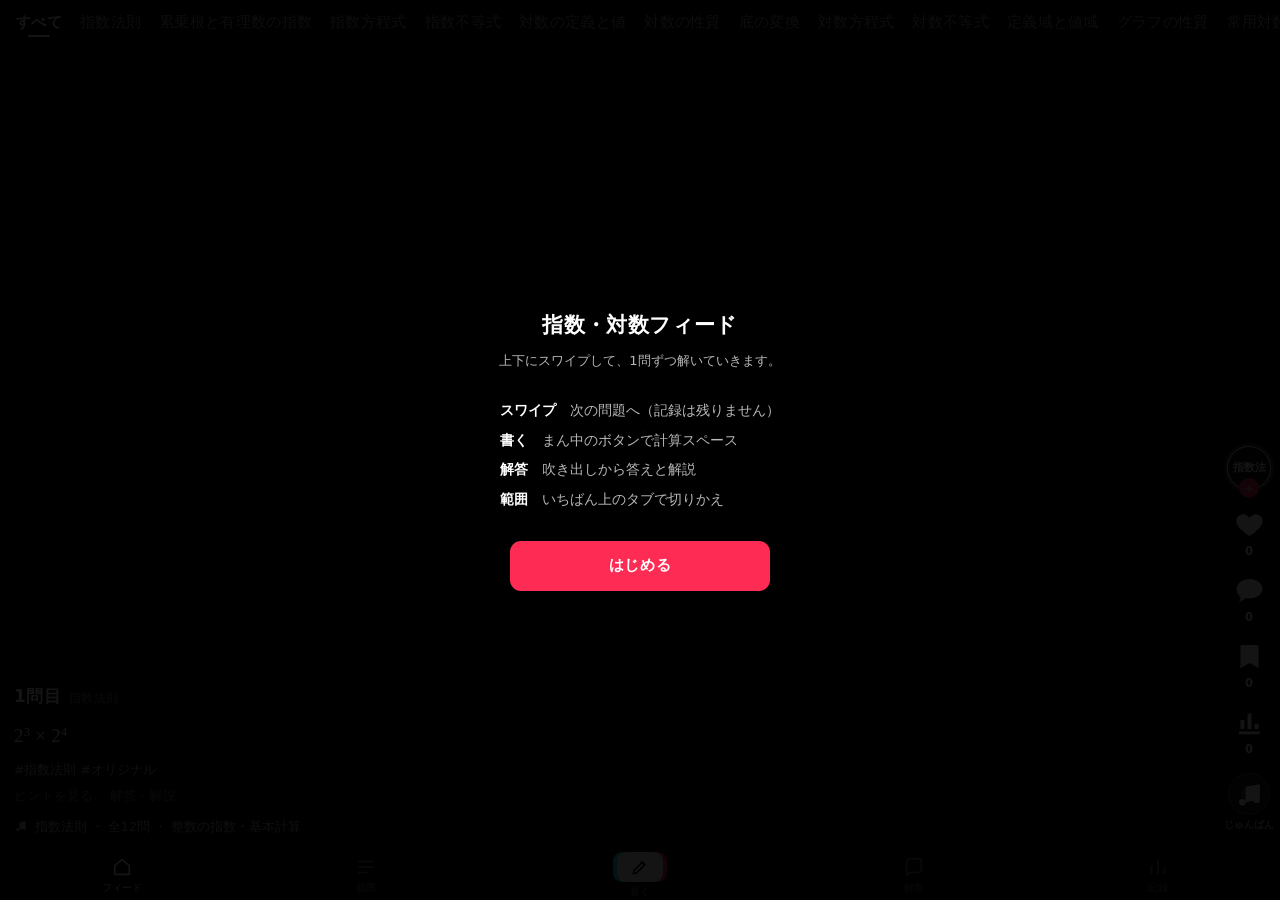
==== feed/index.html @ 2ba5d57f "フィード版アプリを /feed/ に追加した 上下スワイプで1問ずつ解いていく、独立したアプリを作った。 今あるアプリのファイルには一切触っていない。  ・上のタブ＝範囲えらび（累乗根・指数の拡張…）" ====
<!doctype html>
<html lang="ja">
<head>
<meta charset="utf-8">
<title>指数・対数フィード</title>
<meta name="viewport" content="width=device-width, initial-scale=1, viewport-fit=cover, maximum-scale=1, user-scalable=no">
<meta name="theme-color" content="#000000">
<meta name="description" content="指数・対数の問題を、縦にスクロールしながら1問ずつ解いていくアプリ。">
<link rel="manifest" href="./manifest.webmanifest">
<meta name="apple-mobile-web-app-capable" content="yes">
<meta name="apple-mobile-web-app-status-bar-style" content="black-translucent">
<meta name="apple-mobile-web-app-title" content="指数対数フィード">
<link rel="apple-touch-icon" href="./icon-apple.png">
<link rel="icon" href="./icon-192.png">
<style>
:root{
  --bg:#000;
  --t1:#fff;
  --t2:rgba(255,255,255,.72);
  --t3:rgba(255,255,255,.45);
  --line:rgba(255,255,255,.14);
  --sheet:#1b1b1d;
  --sheet2:#242427;
  --ok:#25F4EE;          /* 正解＝シアン */
  --ng:#FE2C55;          /* 不正解＝レッド */
  --safeT:env(safe-area-inset-top,0px);
  --safeB:env(safe-area-inset-bottom,0px);
  --navH:50px;
  --topH:44px;
}
*{box-sizing:border-box; -webkit-tap-highlight-color:transparent}
html,body{height:100%; margin:0; overflow:hidden; background:var(--bg)}
body{
  color:var(--t1);
  font-family:"Hiragino Sans","Hiragino Kaku Gothic ProN","Yu Gothic","Noto Sans JP",Meiryo,system-ui,-apple-system,sans-serif;
  font-feature-settings:"palt" 1;
  -webkit-font-smoothing:antialiased;
  line-height:1.55; font-size:15px;
  overscroll-behavior:none;
}
button{font-family:inherit; color:inherit; background:none; border:0; padding:0; cursor:pointer; touch-action:manipulation}
.hide{display:none !important}

/* ---------- 数式表示（本編アプリと同じ組み方） ---------- */
.mq{font-family:"Times New Roman",'Hiragino Mincho ProN',serif; letter-spacing:.01em}
sup,sub{font-size:.68em; line-height:0}
sup{vertical-align:.5em} sub{vertical-align:-.28em}
.rt{white-space:nowrap}
.rt .ri{font-size:.6em; vertical-align:.62em; margin-right:-.28em}
.rt .rb{border-top:1px solid currentColor; padding:0 .14em 0 .06em; margin-left:.02em}
.fr{display:inline-flex; flex-direction:column; align-items:center; vertical-align:middle;
    margin:0 .14em; line-height:1.12; position:relative; top:-.08em}
.fr .fn{font-size:.82em; padding:0 .2em}
.fr .fd{font-size:.82em; padding:0 .2em; border-top:1px solid currentColor; margin-top:.08em}
.bx{display:inline-block; min-width:.72em; padding:0 .06em; border:1px dashed var(--ng);
    border-radius:3px; color:var(--ng); line-height:1.15; text-align:center}

/* =======================================================================
   フィード本体
   ======================================================================= */
#feed{
  position:fixed; inset:0;
  overflow-y:scroll; overflow-x:hidden;
  scroll-snap-type:y mandatory;
  overscroll-behavior-y:contain;
  -webkit-overflow-scrolling:touch;
}
#feed::-webkit-scrollbar{display:none}
.card{
  position:relative;
  height:100vh; height:100dvh;
  scroll-snap-align:start; scroll-snap-stop:always;
  display:flex; flex-direction:column; justify-content:flex-end;
  padding:0 0 calc(var(--navH) + var(--safeB) + 14px);
  overflow:hidden;
}
/* 画面の上と下は、文字が読めるように少しだけ暗く落とす */
.card::before{
  content:''; position:absolute; left:0; right:0; top:0; height:190px; pointer-events:none;
  background:linear-gradient(180deg,rgba(0,0,0,.75),rgba(0,0,0,0));
}
.card::after{
  content:''; position:absolute; left:0; right:0; bottom:0; height:60%; pointer-events:none;
  background:linear-gradient(0deg,rgba(0,0,0,.72) 12%,rgba(0,0,0,0));
}

/* ---------- 左下（TikTok の アカウント名＋動画タイトル の場所） ---------- */
.meta{position:relative; z-index:2; padding:0 78px 0 14px; max-width:100%}
/* 何問目か */
.who{font-size:17px; font-weight:700; letter-spacing:.02em; display:flex; align-items:baseline; gap:8px}
.who .sub{font-size:12px; font-weight:400; color:var(--t3)}
/* 問題文 */
.cap{
  margin-top:9px; font-size:19px; line-height:1.85; color:var(--t1);
  display:-webkit-box; -webkit-line-clamp:4; -webkit-box-orient:vertical; overflow:hidden;
}
.cap.open{display:block; -webkit-line-clamp:none; max-height:52vh; overflow-y:auto}
.given{margin-top:7px; font-size:12.5px; color:var(--t2); line-height:1.8}
.given b{font-weight:400; font-family:"Times New Roman",serif; font-size:14px}
.tags{margin-top:7px; font-size:12.5px; color:var(--t2)}
.lnks{margin-top:8px; display:flex; gap:16px; align-items:center}
.lnk{font-size:12.5px; color:var(--t3); letter-spacing:.02em}
.lnk:active{color:var(--t1)}
.hintbox{margin-top:8px; font-size:13px; color:var(--t2); line-height:1.8;
         border-left:2px solid var(--line); padding-left:10px}
/* いちばん下の「♫ …」の行 */
.music{margin-top:12px; display:flex; align-items:center; gap:7px; font-size:12.5px; color:var(--t2); overflow:hidden}
.music svg{width:14px; height:14px; flex:none; fill:currentColor}
.music span{white-space:nowrap; overflow:hidden; text-overflow:ellipsis}

/* 動画が映っている場所。ここをタップすると計算スペースが開く。 */
.void{
  position:absolute; inset:0; z-index:1; width:100%;
  display:flex; flex-direction:column; align-items:center; justify-content:center; gap:9px;
  color:rgba(255,255,255,.15); font-size:12.5px; letter-spacing:.08em;
}
.void svg{width:26px; height:26px; fill:none; stroke:currentColor; stroke-width:1.5;
          stroke-linecap:round; stroke-linejoin:round}
.void:active{color:rgba(255,255,255,.35)}

/* 答えたあとに出る印 */
.stamp{
  position:absolute; left:14px; top:calc(var(--safeT) + var(--topH) + 12px); z-index:3;
  display:inline-flex; align-items:center; gap:6px; font-size:12px; font-weight:600; letter-spacing:.08em;
  padding:5px 12px 5px 9px; border-radius:999px;
}
.stamp svg{width:14px; height:14px; stroke-width:2.4; fill:none; stroke-linecap:round; stroke-linejoin:round}
.stamp.ok{background:var(--ok); color:#000} .stamp.ok svg{stroke:#000}
.stamp.ng{background:var(--ng); color:#fff} .stamp.ng svg{stroke:#fff}
.stamp.sk{background:rgba(255,255,255,.16); color:var(--t1)} .stamp.sk svg{stroke:var(--t1)}

/* ---------- 右のアイコン列 ---------- */
.rail{
  position:absolute; right:6px; z-index:2;
  bottom:calc(var(--navH) + var(--safeB) + 18px);
  display:flex; flex-direction:column; align-items:center; gap:17px;
}
.rail .ri{display:flex; flex-direction:column; align-items:center; gap:4px}
.rail .ri svg{width:31px; height:31px; fill:#fff; filter:drop-shadow(0 1px 3px rgba(0,0,0,.5))}
.rail .ri .n{font-size:11.5px; font-weight:600; color:#fff; text-shadow:0 1px 3px rgba(0,0,0,.5)}
.rail .ri.on svg{fill:var(--ng)}
.rail .ri.on.cy svg{fill:var(--ok)}
.rail .ri:active{transform:scale(.9)}
/* 範囲バッジ（TikTok のアイコン写真の場所） */
.ava{position:relative; width:44px; height:44px; margin-bottom:2px}
.ava .ph{
  position:absolute; inset:0; border-radius:50%; border:1.5px solid #fff; background:#111;
  display:flex; align-items:center; justify-content:center; font-size:11px; font-weight:700; line-height:1.15;
  text-align:center; padding:2px; overflow:hidden;
}
.ava .ring{position:absolute; inset:-3px; border-radius:50%}
.ava .pl{
  position:absolute; left:50%; bottom:-8px; transform:translateX(-50%);
  width:20px; height:20px; border-radius:50%; background:var(--ng); color:#fff;
  display:flex; align-items:center; justify-content:center; font-size:14px; line-height:1; font-weight:400;
}
/* 回るレコード（TikTok の楽曲ディスクの場所）＝ 出題順の切り替え */
.disc{
  width:42px; height:42px; border-radius:50%;
  background:radial-gradient(circle at 50% 50%, #4a4a4f 0 26%, #1c1c1f 27% 100%);
  border:1px solid rgba(255,255,255,.22);
  display:flex; align-items:center; justify-content:center;
  animation:spin 6s linear infinite;
}
.disc svg{width:17px; height:17px; fill:#fff}
.ri.ord.stop .disc{animation-play-state:paused}
.ri.ord .n{font-size:9.5px; color:var(--t2); max-width:60px; text-align:center}
@keyframes spin{to{transform:rotate(360deg)}}

/* =======================================================================
   上のタブ（範囲えらび）
   ======================================================================= */
#top{
  position:fixed; left:0; right:0; top:0; z-index:6;
  padding-top:var(--safeT);
  background:linear-gradient(180deg,rgba(0,0,0,.55),rgba(0,0,0,0));
}
#tabs{
  height:var(--topH); display:flex; align-items:center; gap:18px;
  padding:0 16px; overflow-x:auto; overflow-y:hidden; scrollbar-width:none;
}
#tabs::-webkit-scrollbar{display:none}
.tab{
  flex:none; font-size:15px; color:rgba(255,255,255,.62); letter-spacing:.02em;
  padding:6px 0 5px; position:relative; white-space:nowrap;
}
.tab.on{color:#fff; font-weight:700}
.tab.on::after{
  content:''; position:absolute; left:50%; transform:translateX(-50%); bottom:0;
  width:22px; height:2.5px; border-radius:2px; background:#fff;
}
.tab .dot{
  display:inline-block; width:5px; height:5px; border-radius:50%; background:var(--ng);
  vertical-align:super; margin-left:3px;
}

/* =======================================================================
   下のバー
   ======================================================================= */
#nav{
  position:fixed; left:0; right:0; bottom:0; z-index:6;
  height:calc(var(--navH) + var(--safeB)); padding-bottom:var(--safeB);
  background:#000; border-top:1px solid rgba(255,255,255,.08);
  display:flex; align-items:center;
}
.nb{flex:1; display:flex; flex-direction:column; align-items:center; justify-content:center; gap:3px; height:100%}
.nb span{font-size:10px; color:var(--t3); letter-spacing:.02em}
.nb svg{width:22px; height:22px; fill:none; stroke:var(--t3); stroke-width:1.9; stroke-linecap:round; stroke-linejoin:round}
.nb.on span{color:#fff}
.nb.on svg{stroke:#fff}
.nb:active{opacity:.6}
/* まん中の「書く」ボタン */
.nb.pen{flex:1.25}
.penbtn{
  position:relative; width:46px; height:30px;
  display:flex; align-items:center; justify-content:center;
}
.penbtn::before,.penbtn::after{content:''; position:absolute; top:0; width:46px; height:30px; border-radius:9px}
.penbtn::before{left:-4px; background:var(--ok)}
.penbtn::after{left:4px; background:var(--ng)}
.penbtn i{
  position:absolute; inset:0; z-index:2; background:#fff; border-radius:9px;
  display:flex; align-items:center; justify-content:center;
}
.penbtn svg{width:20px; height:20px; stroke:#000; stroke-width:2; fill:none}
.nb.pen span{color:var(--t3)}

/* =======================================================================
   シート（解答・範囲・記録）
   ======================================================================= */
#back{position:fixed; inset:0; background:rgba(0,0,0,.5); opacity:0; pointer-events:none; transition:opacity .2s; z-index:8}
#back.on{opacity:1; pointer-events:auto}
.sheet{
  position:fixed; left:0; right:0; bottom:0; z-index:9;
  background:var(--sheet); border-radius:14px 14px 0 0;
  transform:translateY(101%); transition:transform .26s cubic-bezier(.22,.61,.36,1);
  display:flex; flex-direction:column; max-height:88dvh;
  padding-bottom:var(--safeB);
}
.sheet.on{transform:translateY(0)}
.grip{padding:7px 0 3px; display:flex; justify-content:center; flex:none}
.grip i{width:36px; height:4px; border-radius:2px; background:rgba(255,255,255,.28)}
.sh{
  flex:none; text-align:center; font-size:13.5px; font-weight:600; color:var(--t1);
  padding:6px 44px 10px; position:relative; border-bottom:1px solid var(--line);
}
.sh .x{position:absolute; right:12px; top:2px; font-size:21px; line-height:1; color:var(--t2); padding:5px 8px}
.sbody{flex:1 1 auto; overflow-y:auto; min-height:0; -webkit-overflow-scrolling:touch}

/* ---------- 解答・解説 ---------- */

.ansq{padding:12px 16px 10px; font-size:14px; color:var(--t2); line-height:2; flex:none;
      border-bottom:1px solid var(--line)}
.ansq .g{display:block; margin-top:4px; font-size:12px; color:var(--t3)}
#ansInput{display:flex; flex-direction:column; min-height:0; flex:1}
.field{
  margin:12px 12px 4px; background:var(--sheet2); border:1px solid transparent; border-radius:11px;
  min-height:54px; padding:14px; font-size:20px; line-height:1.4; word-break:break-all; flex:none;
  font-family:"Times New Roman",serif;
}
.field.err{border-color:var(--ng)}
.field.jp{font-family:inherit; font-size:16px}
.field .ph{color:var(--t3); font-size:14px; font-family:inherit}
.field .fr{margin:0 .18em}
.caret{display:inline-block; width:1.5px; height:1.05em; background:#fff; vertical-align:-.18em; margin:0 .5px;
       animation:bl 1.05s steps(1) infinite}
@keyframes bl{50%{opacity:0}}
.hintline{font-size:11px; color:var(--t3); padding:2px 16px 8px; flex:none; letter-spacing:.02em;
          display:flex; align-items:baseline; gap:10px}
.hintline #hintLine{flex:1; min-width:0}
.hintline .lnk{flex:none; font-size:11px; padding:2px 0}
.hintline #hintLine.warn,.hintline #hintLine.todo{color:var(--ng); font-weight:600}
.kb{padding:2px 6px 8px; flex:none; display:grid; grid-template-columns:repeat(6,1fr); gap:5px}
.k{
  height:44px; border:1px solid rgba(255,255,255,.13); background:var(--sheet2); border-radius:9px;
  font-size:17px; display:flex; align-items:center; justify-content:center; color:#fff;
  font-family:"Times New Roman",serif; transition:background .08s, transform .05s; user-select:none;
}
.k:active{background:#3a3a3e; transform:scale(.95)}
.k.fn{background:#141416; font-size:14px; font-family:inherit; color:var(--t2)}
.k.fn svg{width:17px; height:17px; stroke:var(--t2); stroke-width:1.7; fill:none; stroke-linecap:round; stroke-linejoin:round}
.k.go{grid-column:span 2; background:var(--ng); border-color:var(--ng); color:#fff; font-size:14.5px;
      font-weight:600; font-family:inherit; letter-spacing:.08em}
.k .sm{font-size:12px}
.k.sm{font-size:12px}
.how{margin:2px 12px 10px; padding:12px 14px; background:#141416; border-radius:12px;
     flex:none; text-align:left; display:grid; grid-template-columns:repeat(2,1fr); gap:9px 14px;
     overflow-y:auto; min-height:0}
.how > span{display:flex; align-items:baseline; gap:9px; font-size:12px; min-width:0}
.how b{font-family:"Times New Roman",serif; font-size:15px; font-weight:400; flex:none; min-width:48px}
.how > span > span{color:var(--t3); font-size:11px; font-family:ui-monospace,SFMono-Regular,Menlo,monospace;
          overflow:hidden; text-overflow:ellipsis}
.how .hb{grid-column:1/-1; justify-content:center; color:var(--t3); font-size:10.5px;
         letter-spacing:.08em; padding-top:3px; border-top:1px solid var(--line); margin-top:1px}
.chbox{padding:8px 12px 12px; display:flex; flex-direction:column; gap:7px; overflow-y:auto; min-height:0}
.ch{
  min-height:50px; padding:12px 16px; text-align:left; border:1px solid rgba(255,255,255,.13);
  background:var(--sheet2); border-radius:11px; font-size:15px; color:#fff;
  display:flex; align-items:center; gap:11px;
}
.ch::before{content:''; width:17px; height:17px; border-radius:50%; border:1.5px solid var(--t3); flex:none}
.ch.on{border-color:#fff}
.ch.on::before{border-color:#fff; border-width:5px}

/* 判定 */
.res{flex:1 1 auto; min-height:0; padding:14px 16px 20px; overflow-y:auto}
.rq{font-size:14px; color:var(--t2); line-height:2; padding-bottom:11px; margin-bottom:12px; border-bottom:1px solid var(--line)}
.rq .rg{font-size:11.5px; color:var(--t3); margin-left:4px}
.rmark{display:inline-flex; align-items:center; gap:8px; font-size:17px; font-weight:600; letter-spacing:.1em;
       padding:8px 17px 8px 13px; border-radius:999px}
.rmark svg{width:21px; height:21px; stroke-width:2; fill:none; stroke-linecap:round; stroke-linejoin:round}
.rmark.ok{background:var(--ok); color:#000} .rmark.ok svg{stroke:#000}
.rmark.ng{background:var(--ng); color:#fff} .rmark.ng svg{stroke:#fff}
.rmark.sk{background:rgba(255,255,255,.14); color:#fff} .rmark.sk svg{stroke:#fff; fill:#fff}
.ryour{font-size:12px; color:var(--t3); margin-top:9px}
.ryour b{color:var(--ng); font-weight:400; font-family:"Times New Roman",serif; font-size:14px}
.rans{margin-top:12px; background:var(--sheet2); border:1px solid transparent; border-radius:11px; padding:12px 14px}
.rans.ngb{border-color:var(--ng)}
.rans .lb{font-size:10px; color:var(--t3); letter-spacing:.16em; margin-bottom:4px}
.rans .va{font-size:20px; font-family:"Times New Roman",serif}
.rsub{font-size:11.5px; color:var(--t3); margin-top:5px}
.rexp{margin-top:11px; font-size:13px; color:var(--t2); line-height:1.95; padding:0 2px}
.proof{font-size:14px; line-height:1.95; color:var(--t1); white-space:pre-line}
.selfask{font-size:11.5px; color:var(--t3); margin-top:12px; text-align:center; letter-spacing:.04em}
.rbtns{display:flex; gap:8px; margin-top:16px}
.pbtn{
  flex:1; min-height:46px; border-radius:11px; background:var(--ng); color:#fff;
  font-size:14.5px; font-weight:600; letter-spacing:.04em;
  display:flex; align-items:center; justify-content:center;
}
.pbtn.ghost{background:var(--sheet2); color:#fff}
.pbtn:active{opacity:.8}

/* ---------- 範囲シート ---------- */
.gname{font-size:10.5px; color:var(--t3); letter-spacing:.14em; padding:16px 16px 6px}
.sitem{
  width:100%; text-align:left; padding:13px 16px; display:flex; align-items:center; gap:12px;
  border-bottom:1px solid rgba(255,255,255,.07); font-size:14.5px;
}
.sitem:active{background:rgba(255,255,255,.06)}
.sitem .nm{flex:1; min-width:0}
.sitem .nm i{display:block; font-style:normal; font-size:11px; color:var(--t3); margin-top:2px}
.sitem .num{font-size:11.5px; color:var(--t3); flex:none}
.sitem.on .nm{font-weight:700}
.sitem.on::after{content:'●'; font-size:9px; color:var(--ng)}
.bar{height:3px; border-radius:2px; background:rgba(255,255,255,.14); margin-top:6px; overflow:hidden}
.bar i{display:block; height:100%; background:var(--ok); border-radius:2px}

/* ---------- 記録シート ---------- */
.stwrap{padding:14px 16px 22px}
.hero{display:flex; gap:10px; margin-bottom:16px}
.hcard{flex:1; background:var(--sheet2); border-radius:12px; padding:12px 12px 11px}
.hcard b{display:block; font-size:23px; font-weight:700; line-height:1.2}
.hcard i{display:block; font-style:normal; font-size:10.5px; color:var(--t3); margin-top:3px; letter-spacing:.06em}
.stsec{font-size:10.5px; color:var(--t3); letter-spacing:.14em; margin:18px 0 8px}
.strow{display:flex; align-items:center; gap:10px; padding:9px 0; border-bottom:1px solid rgba(255,255,255,.07); font-size:13.5px}
.strow .nm{flex:1; min-width:0; overflow:hidden; text-overflow:ellipsis; white-space:nowrap}
.strow .v{font-size:11.5px; color:var(--t3); flex:none}
.danger{margin-top:22px; width:100%; min-height:44px; border-radius:11px; border:1px solid var(--ng);
        color:var(--ng); font-size:13px; display:flex; align-items:center; justify-content:center}
.note{font-size:11px; color:var(--t3); line-height:1.8; margin-top:10px}

/* =======================================================================
   書くモード
   ======================================================================= */
#write{position:fixed; inset:0; z-index:7; background:#0e0e10; display:flex; flex-direction:column}
#wq{
  flex:none; padding:calc(var(--safeT) + 10px) 14px 10px; font-size:14.5px; line-height:1.9; color:var(--t1);
  border-bottom:1px solid var(--line); max-height:34dvh; overflow-y:auto;
}
#wq .g{display:block; margin-top:4px; font-size:12px; color:var(--t3)}
.padwrap{flex:1; position:relative; min-height:0; background:#17171a}
#pad{position:absolute; inset:0; width:100%; height:100%; touch-action:none; display:block}
#padHint{
  position:absolute; inset:0; display:flex; align-items:center; justify-content:center;
  color:rgba(255,255,255,.22); font-size:13px; pointer-events:none; transition:opacity .2s; letter-spacing:.06em;
}
#tools{
  flex:none; display:flex; align-items:center; gap:4px; padding:8px 8px calc(8px + var(--safeB));
  background:#000; border-top:1px solid rgba(255,255,255,.08);
}
.tb{
  height:38px; min-width:36px; padding:0 7px; border-radius:9px; background:#1e1e21; color:var(--t2);
  display:flex; align-items:center; justify-content:center; font-size:12px; gap:5px;
  flex:none; white-space:nowrap;
}
.tb svg{width:18px; height:18px; fill:none; stroke:currentColor; stroke-width:1.8; stroke-linecap:round; stroke-linejoin:round}
.tb.on{background:#fff; color:#000}
.tb:disabled{opacity:.32}
.tb.done{margin-left:auto; background:var(--ng); color:#fff; font-weight:600; padding:0 12px}
.seg{display:flex; gap:3px; background:#1e1e21; border-radius:9px; padding:3px; flex:none}
.seg button{width:24px; height:32px; border-radius:7px; display:flex; align-items:center; justify-content:center; color:var(--t3)}
.seg button.on{background:#fff; color:#000}
.seg button i{display:block; background:currentColor; border-radius:99px; width:16px}

/* 画面が低いときは、解答パネルが入り切るように詰める */
@media (max-height:600px){
  .k{height:36px; font-size:15px}
  .field{min-height:44px; padding:10px 12px; font-size:17px}
  .ansq{padding:8px 16px 7px; line-height:1.8}
  .ch{min-height:42px; padding:9px 14px}
}

/* はじめの案内 */
#intro{position:fixed; inset:0; z-index:20; background:rgba(0,0,0,.92); display:flex; flex-direction:column;
       align-items:center; justify-content:center; padding:30px 26px calc(30px + var(--safeB)); text-align:center}
#intro h1{font-size:21px; margin:0 0 6px; letter-spacing:.02em}
#intro p{font-size:13px; color:var(--t2); line-height:2; margin:0 0 22px}
#intro ul{list-style:none; padding:0; margin:0 0 26px; font-size:13.5px; color:var(--t2); line-height:2.2; text-align:left}
#intro ul b{color:#fff; font-weight:600}
#intro .pbtn{flex:none; height:50px; max-width:260px; width:100%}
</style>
</head>
<body>

<div id="feed"></div>

<!-- 上：範囲えらび -->
<header id="top"><div id="tabs"></div></header>

<!-- 下：メニュー -->
<nav id="nav">
  <button class="nb on" data-a="home">
    <svg viewBox="0 0 24 24"><path d="M4 10.5L12 4l8 6.5V20H4z"/></svg><span>フィード</span>
  </button>
  <button class="nb" data-a="scope">
    <svg viewBox="0 0 24 24"><path d="M4 6h16M4 12h16M4 18h10"/></svg><span>範囲</span>
  </button>
  <button class="nb pen" data-a="write">
    <span class="penbtn"><i><svg viewBox="0 0 24 24"><path d="M4 20l4-1 10-10-3-3L5 16z"/><path d="M14 6l3 3"/></svg></i></span>
    <span>書く</span>
  </button>
  <button class="nb" data-a="answer">
    <svg viewBox="0 0 24 24"><path d="M20 15a3 3 0 01-3 3H8l-4 3V6a3 3 0 013-3h10a3 3 0 013 3z"/></svg><span>解答</span>
  </button>
  <button class="nb" data-a="stats">
    <svg viewBox="0 0 24 24"><path d="M5 19V11M12 19V5M19 19v-5"/></svg><span>記録</span>
  </button>
</nav>

<!-- 書くモード -->
<div id="write" class="hide">
  <div id="wq" class="mq"></div>
  <div class="padwrap">
    <canvas id="pad"></canvas>
    <div id="padHint">ここに計算を書けます</div>
  </div>
  <div id="tools">
    <button class="tb on" id="tPen" aria-label="ペン"><svg viewBox="0 0 24 24"><path d="M4 20l4-1 10-10-3-3L5 16z"/><path d="M14 6l3 3"/></svg></button>
    <div class="seg" id="penSeg">
      <button data-w="1.6"><i style="height:2px"></i></button>
      <button data-w="2.2" class="on"><i style="height:3px"></i></button>
      <button data-w="3.4"><i style="height:5px"></i></button>
    </div>
    <button class="tb" id="tEra" aria-label="消しゴム"><svg viewBox="0 0 24 24"><path d="M8 20h11"/><path d="M15.5 4.5l4 4L9 19H5v-4z"/></svg></button>
    <button class="tb" id="tUndo" aria-label="戻す"><svg viewBox="0 0 24 24"><path d="M9 5L4 10l5 5"/><path d="M4 10h9a6 6 0 010 12h-3"/></svg></button>
    <button class="tb" id="tRedo" aria-label="やり直す"><svg viewBox="0 0 24 24"><path d="M15 5l5 5-5 5"/><path d="M20 10h-9a6 6 0 000 12h3"/></svg></button>
    <button class="tb" id="tClr" aria-label="全部消す"><svg viewBox="0 0 24 24"><path d="M4 7h16"/><path d="M9 7V4h6v3"/><path d="M6 7l1 13h10l1-13"/></svg></button>
    <button class="tb done" id="tDone">とじる</button>
  </div>
</div>

<div id="back"></div>

<!-- 解答・解説 -->
<div class="sheet" id="ansSheet">
  <div class="grip"><i></i></div>
  <div class="sh">解答・解説<button class="x" data-close="1">×</button></div>
  <div class="ansq mq" id="ansQ"></div>
  <div id="ansInput">
    <div class="field" id="field"></div>
    <div class="hintline"><span id="hintLine"></span><button class="lnk" id="howBtn">書き方 ▾</button><button class="lnk" id="clrIn">消す</button><button class="lnk" id="revealBtn">答えを見る</button></div>
    <div class="how hide" id="how">
      <span><b>x<sup>2</sup></b><span>x^2</span></span>
      <span><b>a<sup>5/3</sup></b><span>a^(5/3)</span></span>
      <span><b>&radic;<span style="border-top:1px solid">2</span></b><span>√2</span></span>
      <span><b><span class="rt"><span class="ri">3</span>&radic;<span class="rb">5</span></span></b><span>ⁿ√ で 3 と 5</span></span>
      <span><b>log<sub>2</sub>8</b><span>log で 2 と 8</span></span>
      <span><b><span class="fr"><span class="fn">1</span><span class="fd">4</span></span></b><span>4 → 分の → 1</span></span>
      <span><b>x&le;3</b><span>≦ キー</span></span>
      <span><b>x&lt;-1, 2&lt;x</b><span>, で区切る</span></span>
      <span class="hb">タップで閉じる</span>
    </div>
    <div class="chbox hide" id="choices"></div>
    <div class="kb" id="kb"></div>
  </div>
  <div class="res hide" id="ansRes"></div>
</div>

<!-- 範囲 -->
<div class="sheet" id="scopeSheet">
  <div class="grip"><i></i></div>
  <div class="sh">範囲をえらぶ<button class="x" data-close="1">×</button></div>
  <div class="sbody" id="scopeBody"></div>
</div>

<!-- 記録 -->
<div class="sheet" id="statSheet">
  <div class="grip"><i></i></div>
  <div class="sh">学習の記録<button class="x" data-close="1">×</button></div>
  <div class="sbody" id="statBody"></div>
</div>

<!-- はじめの案内 -->
<div id="intro" class="hide">
  <h1>指数・対数フィード</h1>
  <p>上下にスワイプして、1問ずつ解いていきます。</p>
  <ul>
    <li><b>スワイプ</b>　次の問題へ（記録は残りません）</li>
    <li><b>書く</b>　まん中のボタンで計算スペース</li>
    <li><b>解答</b>　吹き出しから答えと解説</li>
    <li><b>範囲</b>　いちばん上のタブで切りかえ</li>
  </ul>
  <button class="pbtn" id="introGo">はじめる</button>
</div>

<script src="./data.js"></script>
<script>
"use strict";

/* =======================================================================
   問題の下ごしらえ
   ======================================================================= */
function qhash(s){
  let h = 5381;
  for(let i=0;i<s.length;i++) h = ((h*33) ^ s.charCodeAt(i)) >>> 0;
  return h.toString(36);
}
const ALL = [];
TOPICS.forEach(t=>{
  t.qs.forEach(q=>{
    q.id = t.id+'-'+qhash(q.q);
    q.topic = t.id;
    q.tname = t.name;
    ALL.push(q);
  });
});
const BYID = {}; ALL.forEach(q=>BYID[q.id]=q);
const BYTOPIC = {}; TOPICS.forEach(t=>BYTOPIC[t.id]=t);
/* タブに出す短い名前（「教科書｜累乗根」→「累乗根」） */
function shortName(t){ return t.name.replace(/^教科書｜/,''); }

/* =======================================================================
   数式マークアップ → HTML
   ======================================================================= */
const FR_RT  = '<span class="rt">(?:<span class="ri">[^<]*<\\/span>)?&radic;<span class="rb">[^<]*<\\/span><\\/span>';
const FR_TOK = '(?:\\([^()]*\\)|' + FR_RT + '|[0-9a-z.□\\u0001]+)'
             + '(?:<sup>[^<]*<\\/sup>|<sub>[^<]*<\\/sub>)?';
const FR_RE  = new RegExp('('+FR_TOK+')\\/('+FR_TOK+')', 'g');
function esc(s){
  return String(s).replace(/&/g,'&amp;').replace(/</g,'&lt;').replace(/>/g,'&gt;');
}
function fmt(s){
  return esc(String(s))
    .replace(/\^\(([^()]*)\)/g,'^{$1}')
    .replace(/√\[(.+?)\]\{(.+?)\}/g,'<span class="rt"><span class="ri">$1</span>&radic;<span class="rb">$2</span></span>')
    .replace(/√\{(.+?)\}/g,'<span class="rt">&radic;<span class="rb">$1</span></span>')
    .replace(/\^\{(.+?)\}/g,'<sup>$1</sup>')
    .replace(/_\{(.+?)\}/g,'<sub>$1</sub>')
    .replace(/\^(-?[0-9a-zA-Z])/g,'<sup>$1</sup>')
    .replace(/_(-?[0-9a-zA-Z])/g,'<sub>$1</sub>')
    .replace(FR_RE, (m,a,b)=>'<span class="fr"><span class="fn">'+a+'</span><span class="fd">'+b+'</span></span>');
}

/* =======================================================================
   解答の正規化と判定（本編アプリと同じ規則）
   ======================================================================= */
const FLIP = {'<':'>','>':'<','≦':'≧','≧':'≦'};
function flipIneq(s){
  if(!/[<>≦≧]/.test(s)) return s;
  return s.split(/([<>≦≧])/).reverse().map(p=>FLIP[p]||p).join('');
}
const FBAR = '⁄';
const CARET = '\u0001';
const TOKCH = '[0-9a-z.^\u0001]';
function tokenL(s, i){
  if(s[i-1]===')'){
    let d=0;
    for(let j=i-1;j>=0;j--){
      if(s[j]===')') d++;
      else if(s[j]==='('){ d--; if(d===0) return j; }
    }
    return i-1;
  }
  let j=i-1;
  while(j>=0 && new RegExp(TOKCH).test(s[j])) j--;
  return j+1;
}
function tokenR(s, i){
  if(s[i+1]==='('){
    let d=0;
    for(let j=i+1;j<s.length;j++){
      if(s[j]==='(') d++;
      else if(s[j]===')'){ d--; if(d===0) return j+1; }
    }
    return i+2;
  }
  let j=i+1;
  while(j<s.length && new RegExp(TOKCH).test(s[j])) j++;
  return j;
}
function unfrac(t){
  for(let guard=0; guard<40; guard++){
    const i = t.indexOf(FBAR);
    if(i<0) break;
    const a = tokenL(t, i), bEnd = tokenR(t, i);
    const den = t.slice(a, i), num = t.slice(i+1, bEnd);
    if(den==='' || num===''){ t = t.slice(0,i) + '/' + t.slice(i+1); continue; }
    t = t.slice(0,a) + num + '/' + den + t.slice(bEnd);
  }
  return t;
}
function nz(s){
  let t = String(s==null?'':s);
  t = t.replace(/[Ａ-Ｚａ-ｚ０-９]/g,c=>String.fromCharCode(c.charCodeAt(0)-0xFEE0));
  t = t.replace(/（/g,'(').replace(/）/g,')');
  t = t.replace(/[，、]/g,',').replace(/．/g,'.');
  t = t.replace(/[①②③④⑤]/g, c=>String('①②③④⑤'.indexOf(c)+1));
  t = t.replace(/[−–—‐ー]/g,'-');
  t = t.replace(/[\s　]/g,'');
  t = t.toLowerCase();
  t = t.replace(/sqrt/g,'√').replace(/cbrt/g,'∛');
  t = t.replace(/log_/g,'log');
  t = t.replace(/∛\(([^()]*)\)/g,'√[3]{$1}').replace(/∛([0-9a-z.]+)/g,'√[3]{$1}');
  t = t.replace(/√\[([^\]]+)\]([0-9a-z.]+)/g,'√[$1]{$2}');
  t = t.replace(/√(?!\[|\{)([0-9a-z.]+)/g,'√{$1}');
  t = t.replace(/√\[2\]\{/g,'√{');
  t = t.replace(/＜/g,'<').replace(/＞/g,'>').replace(/＝/g,'=').replace(/／/g,'/');
  if(t.indexOf(FBAR)>=0) t = unfrac(t);
  t = t.replace(/>=|≥/g,'≧').replace(/<=|≤/g,'≦');
  t = t.replace(/[*・×⋅･]/g,'');
  t = t.replace(/÷/g,'/');
  t = t.replace(/桁$/,'').replace(/位$/,'').replace(/^小数第/,'');
  if(/^[xyn]=/.test(t) && !/[<>≦≧]/.test(t)) t = t.slice(2);
  if(t.indexOf(',')>=0){
    t = t.split(',').filter(v=>v!=='').map(v=>{
      const f = flipIneq(v);
      return f<v ? f : v;
    }).sort().join(',');
  }
  return t;
}
function noParen(s){ return s.replace(/[()]/g,''); }
function numOf(s){
  const m = /^(-?\d+(?:\.\d+)?)(?:\/(-?\d+(?:\.\d+)?))?$/.exec(s);
  if(!m) return null;
  const d = m[2]!==undefined ? parseFloat(m[2]) : 1;
  if(d===0) return null;
  return parseFloat(m[1])/d;
}
function judge(input, list){
  const a = nz(input);
  if(a==='') return false;
  const av = [a, flipIneq(a)];
  for(let i=0;i<list.length;i++){
    const b = nz(list[i]);
    for(let j=0;j<av.length;j++){
      if(av[j]===b) return true;
      if(noParen(av[j])===noParen(b)) return true;
    }
    const na=numOf(a), nb=numOf(b);
    if(na!==null && nb!==null && Math.abs(na-nb)<1e-9) return true;
  }
  return false;
}

/* =======================================================================
   記録（localStorage）

   本編アプリ（/tiri/）とは別のキーを使う。同じ置き場所を共有していても
   名前が重ならないので、どちらの記録も相手から見えないし消えない。
   ======================================================================= */
const K = {
  st   : 'feed_stats_v1',    // {qid:{c:正解数, w:間違い数, p:要復習}}
  fav  : 'feed_fav_v1',      // {qid:1}
  scope: 'feed_scope_v1',    // いま選んでいる範囲
  shuf : 'feed_shuffle_v1',  // 出題順
  seen : 'feed_seen_v1'      // 案内を出したか
};
function readJSON(k, dflt){
  try{
    const r = localStorage.getItem(k);
    if(!r) return dflt;
    const v = JSON.parse(r);
    return (v && typeof v==='object') ? v : dflt;
  }catch(e){ return dflt; }
}
function writeJSON(k, v){ try{ localStorage.setItem(k, JSON.stringify(v)); }catch(e){} }

let ST  = readJSON(K.st, {});
let FAV = readJSON(K.fav, {});
/* 差し替えられた問題の記録が残り続けないよう、いまない問題は捨てる */
(function(){
  let drop = false;
  for(const k in ST){ if(!BYID[k] || !ST[k] || typeof ST[k]!=='object'){ delete ST[k]; drop = true; } }
  for(const k in FAV){ if(!BYID[k]){ delete FAV[k]; drop = true; } }
  if(drop){ writeJSON(K.st, ST); writeJSON(K.fav, FAV); }
})();
function saveST(){ writeJSON(K.st, ST); }
function rec(id){ if(!ST[id]) ST[id] = {c:0,w:0,p:0}; return ST[id]; }
function tries(id){ const r=ST[id]; return r ? (r.c||0)+(r.w||0) : 0; }
function isFav(id){ return !!FAV[id]; }
function isPending(id){ return ST[id] ? ST[id].p===1 : false; }
function totalFav(){ return Object.keys(FAV).length; }
function totalPending(){ let n=0; for(const k in ST) if(ST[k].p===1) n++; return n; }
function totalDone(){ let n=0; for(const k in ST) if(ST[k].c>0) n++; return n; }

/* =======================================================================
   状態
   ======================================================================= */
const $ = id => document.getElementById(id);
let SCOPE = '__all__';
try{ const v = localStorage.getItem(K.scope); if(v==='__all__'||v==='__fav__'||v==='__todo__'||BYTOPIC[v]) SCOPE = v; }catch(e){}
let SHUF = false;
try{ SHUF = localStorage.getItem(K.shuf)==='1'; }catch(e){}

let queue = [];      // 出題ぶんの問題（下に伸びていく）
let CUR   = 0;       // いま見ているカード
const answered = {}; // このセッションで答えたカード（カード番号ごと）

function poolOf(){
  if(SCOPE==='__all__') return ALL.slice();
  if(SCOPE==='__fav__') return ALL.filter(q=>isFav(q.id));
  if(SCOPE==='__todo__') return ALL.filter(q=>isPending(q.id));
  return ALL.filter(q=>q.topic===SCOPE);
}
function shuffled(a){
  const b = a.slice();
  for(let i=b.length-1;i>0;i--){ const j=Math.floor(Math.random()*(i+1)); const t=b[i]; b[i]=b[j]; b[j]=t; }
  return b;
}
let pool = [];
function extend(){
  if(!pool.length) return;
  const pass = SHUF ? shuffled(pool) : pool.slice();
  /* 同じ問題が続けて出ないように、つなぎ目だけずらす */
  if(SHUF && queue.length && pass.length>1 && pass[0].id===queue[queue.length-1].id){
    const t = pass.shift(); pass.splice(1,0,t);
  }
  queue = queue.concat(pass);
}

/* =======================================================================
   カードを作る
   ======================================================================= */
const feed = $('feed');
let rendered = 0;

function svgHeart(){ return '<svg viewBox="0 0 24 24"><path d="M12 21s-7.5-4.7-9.6-9C.8 8.4 2.6 4.7 6.2 4.2 8.5 3.9 10.8 5 12 7c1.2-2 3.5-3.1 5.8-2.8 3.6.5 5.4 4.2 3.8 7.8-2.1 4.3-9.6 9-9.6 9z"/></svg>'; }
function svgComment(){ return '<svg viewBox="0 0 24 24"><path d="M12 3c5.5 0 10 3.4 10 7.6 0 4.2-4.5 7.6-10 7.6-.9 0-1.8-.1-2.6-.3L4 21l1.2-3.6C3.2 16 2 13.4 2 10.6 2 6.4 6.5 3 12 3z"/></svg>'; }
function svgMark(){ return '<svg viewBox="0 0 24 24"><path d="M6 3h12a1 1 0 011 1v17l-7-4-7 4V4a1 1 0 011-1z"/></svg>'; }
function svgChart(){ return '<svg viewBox="0 0 24 24"><path d="M4 19h16v2H4zM5 10h3v7H5zM10.5 5h3v12h-3zM16 13h3v4h-3z"/></svg>'; }
function ringHTML(rate){
  const deg = Math.round(rate*360);
  return '<span class="ring" style="background:conic-gradient(var(--ok) 0 '+deg+'deg, rgba(255,255,255,.18) '+deg+'deg 360deg)"></span>';
}

function cardHTML(q, n){
  const t = BYTOPIC[q.topic];
  const list = ALL.filter(x=>x.topic===q.topic);
  let done = 0; list.forEach(x=>{ if(ST[x.id] && ST[x.id].c>0) done++; });
  const rate = list.length ? done/list.length : 0;
  const badge = shortName(t).slice(0,3);

  return ''+
  '<button class="void" data-a="write">'+
    '<svg viewBox="0 0 24 24"><path d="M4 20l4-1 10-10-3-3L5 16z"/><path d="M14 6l3 3"/></svg>'+
    'タップして計算スペース'+
  '</button>'+
  '<div class="stamp hide"></div>'+
  '<div class="rail">'+
    '<button class="ri av" data-a="scope">'+
      '<span class="ava">'+ringHTML(rate)+'<span class="ph">'+esc(badge)+'</span><span class="pl">＋</span></span>'+
    '</button>'+
    '<button class="ri'+(isFav(q.id)?' on':'')+'" data-a="fav">'+svgHeart()+'<span class="n">'+totalFav()+'</span></button>'+
    '<button class="ri" data-a="answer">'+svgComment()+'<span class="n">'+tries(q.id)+'</span></button>'+
    '<button class="ri cy'+(isPending(q.id)?' on':'')+'" data-a="todo">'+svgMark()+'<span class="n">'+totalPending()+'</span></button>'+
    '<button class="ri" data-a="stats">'+svgChart()+'<span class="n">'+totalDone()+'</span></button>'+
    '<button class="ri ord'+(SHUF?'':' stop')+'" data-a="shuffle">'+
      '<span class="disc"><svg viewBox="0 0 24 24"><path d="M9 18V6l11-2v12"/><circle cx="6.5" cy="18" r="2.6"/><circle cx="17.5" cy="16" r="2.6"/></svg></span>'+
      '<span class="n">'+(SHUF?'ランダム':'じゅんばん')+'</span></button>'+
  '</div>'+
  '<div class="meta">'+
    '<div class="who">'+n+'問目<span class="sub">'+esc(shortName(t))+'</span></div>'+
    '<div class="cap mq">'+fmt(q.q)+'</div>'+
    (q.g ? '<div class="given">ただし <b>'+fmt(q.g)+'</b></div>' : '')+
    '<div class="tags">#'+esc(shortName(t).replace(/\s/g,''))+' #'+(q.topic.indexOf('tb-')===0?'教科書':'オリジナル')+(q.self?' #証明':'')+'</div>'+
    '<div class="lnks">'+
      (q.h ? '<button class="lnk" data-a="hint">ヒントを見る</button>' : '')+
      '<button class="lnk" data-a="answer">解答・解説</button>'+
    '</div>'+
    '<div class="hintbox hide"></div>'+
    '<div class="music"><svg viewBox="0 0 24 24"><path d="M9 18V6l11-2v12"/><circle cx="6.5" cy="18" r="2.6"/><circle cx="17.5" cy="16" r="2.6"/></svg>'+
      '<span>'+esc(t.name)+' ・ 全'+list.length+'問 ・ '+esc(t.desc)+'</span></div>'+
  '</div>';
}

const io = new IntersectionObserver(entries=>{
  entries.forEach(e=>{
    if(e.isIntersecting && e.intersectionRatio>=.6) setCur(+e.target.dataset.i);
  });
}, {threshold:[.6]});

function addCards(upto){
  while(rendered < upto){
    if(rendered >= queue.length) extend();
    if(rendered >= queue.length) return;      /* 出す問題がない（範囲が空） */
    const q = queue[rendered];
    const el = document.createElement('section');
    el.className = 'card';
    el.dataset.i = rendered;
    el.innerHTML = cardHTML(q, rendered+1);
    feed.appendChild(el);
    io.observe(el);
    rendered++;
  }
}

function setCur(i){
  if(i===CUR && rendered>i+3) return;
  CUR = i;
  addCards(i + 6);                 /* 先の分をすこし作っておく */
  usePad(queue[i] ? queue[i].id : 'x');
  if(!$('write').classList.contains('hide')) paintWQ();
}

function rebuild(){
  pool = poolOf();
  queue = [];
  rendered = 0;
  io.disconnect();
  feed.innerHTML = '';
  CUR = 0;
  for(const k in answered) delete answered[k];
  resetPadStore();
  if(!pool.length){
    const el = document.createElement('section');
    el.className = 'card';
    el.dataset.i = 0;
    el.innerHTML = '<div class="meta"><div class="who">0問</div>'+
      '<div class="cap" style="font-family:inherit;font-size:15px">この範囲にはまだ問題がありません。'+
      (SCOPE==='__fav__' ? 'ハートを押した問題がここに集まります。'
       : SCOPE==='__todo__' ? '間違えた問題がここに集まります。' : '')+
      '</div>'+
      '<div class="lnks"><button class="lnk" data-a="scope">範囲をえらぶ</button></div></div>';
    feed.appendChild(el);
    return;
  }
  addCards(6);
  feed.scrollTop = 0;
}

/* カードの表示だけを今の記録に合わせて描き直す */
function refreshCard(i){
  const el = feed.querySelector('.card[data-i="'+i+'"]');
  const q = queue[i];
  if(!el || !q) return;
  const fav = el.querySelector('[data-a="fav"]'), td = el.querySelector('[data-a="todo"]');
  const ans = el.querySelector('.ri[data-a="answer"]'), stt = el.querySelector('[data-a="stats"]');
  if(fav){ fav.classList.toggle('on', isFav(q.id)); fav.querySelector('.n').textContent = totalFav(); }
  if(td){ td.classList.toggle('on', isPending(q.id)); td.querySelector('.n').textContent = totalPending(); }
  if(ans) ans.querySelector('.n').textContent = tries(q.id);
  if(stt) stt.querySelector('.n').textContent = totalDone();
}
function setStamp(i, kind){
  const el = feed.querySelector('.card[data-i="'+i+'"]');
  if(!el) return;
  const s = el.querySelector('.stamp');
  if(!s) return;
  const tpl = {
    ok:['ok','<path d="M5 12.5l4.5 4.5L19 7"/>','正解'],
    ng:['ng','<path d="M6 6l12 12M18 6L6 18"/>','不正解'],
    sk:['sk','<path d="M6 5l9 7-9 7z"/><path d="M18 5v14"/>','答えを見た']
  }[kind];
  if(!tpl) return;
  s.className = 'stamp '+tpl[0];
  s.innerHTML = '<svg viewBox="0 0 24 24">'+tpl[1]+'</svg>'+tpl[2];
}

/* =======================================================================
   上のタブ
   ======================================================================= */
function buildTabs(){
  const tabs = $('tabs');
  tabs.innerHTML = '';
  const items = [{id:'__all__', name:'すべて'}];
  if(totalPending()) items.push({id:'__todo__', name:'要復習', dot:true});
  if(totalFav()) items.push({id:'__fav__', name:'お気に入り'});
  GROUPS.forEach(g=>g.ids.forEach(id=>{
    if(BYTOPIC[id]) items.push({id:id, name:shortName(BYTOPIC[id])});
  }));
  items.forEach(it=>{
    const b = document.createElement('button');
    b.className = 'tab' + (it.id===SCOPE ? ' on' : '');
    b.dataset.id = it.id;
    b.innerHTML = esc(it.name) + (it.dot ? '<span class="dot"></span>' : '');
    tabs.appendChild(b);
  });
  const on = tabs.querySelector('.tab.on');
  if(on) tabs.scrollLeft = on.offsetLeft - tabs.clientWidth/2 + on.offsetWidth/2;
}
$('tabs').addEventListener('click', e=>{
  const b = e.target.closest('.tab');
  if(!b) return;
  setScope(b.dataset.id);
});
function setScope(id){
  SCOPE = id;
  try{ localStorage.setItem(K.scope, id); }catch(e){}
  buildTabs();
  rebuild();
}

/* =======================================================================
   シート
   ======================================================================= */
function openSheet(el){ $('back').classList.add('on'); el.classList.add('on'); }
function closeSheets(){
  $('back').classList.remove('on');
  ['ansSheet','scopeSheet','statSheet'].forEach(id=>{
    const el = $(id);
    el.classList.remove('on');
    el.style.transform = '';
  });
}
$('back').addEventListener('click', closeSheets);
document.addEventListener('click', e=>{
  const x = e.target.closest('[data-close]');
  if(x) closeSheets();
});
/* 下にドラッグして閉じる */
function dragToClose(sheet){
  let sy=0, dy=0, on=false;
  sheet.addEventListener('pointerdown', e=>{
    if(!e.target.closest('.grip, .sh, .ansq')) return;
    if(e.target.closest('.x')) return;
    on = true; sy = e.clientY; dy = 0;
    sheet.style.transition = 'none';
    sheet.setPointerCapture(e.pointerId);
  });
  sheet.addEventListener('pointermove', e=>{
    if(!on) return;
    dy = Math.max(0, e.clientY - sy);
    sheet.style.transform = 'translateY('+dy+'px)';
  });
  const drop = ()=>{
    if(!on) return;
    on = false;
    sheet.style.transition = '';
    sheet.style.transform = '';
    if(dy > 90) closeSheets();
  };
  sheet.addEventListener('pointerup', drop);
  sheet.addEventListener('pointercancel', drop);
}
['ansSheet','scopeSheet','statSheet'].forEach(id=>dragToClose($(id)));

/* =======================================================================
   専用キーボードと解答入力（本編アプリと同じ打ち方）
   ======================================================================= */
const KEYS = [
  [{t:'1'},{t:'2'},{t:'3'},{t:'('},{t:')'},{f:'bs',svg:'<path d="M9 5h11v14H9L3 12z"/><path d="M14.5 9.5l-4 5M10.5 9.5l4 5"/>'}],
  [{t:'4'},{t:'5'},{t:'6'},{t:'⁄',lbl:'分の',cls:'sm'},{t:'^'},{f:'l',svg:'<path d="M14 6l-6 6 6 6"/>'}],
  [{t:'7'},{t:'8'},{t:'9'},{t:'√'},{t:','},{f:'r',svg:'<path d="M10 6l6 6-6 6"/>'}],
  [{t:'0'},{t:'.'},{t:'-'},{t:'+'},{t:'ⁿ√',cls:'sm'},{t:'='}],
  [{t:'x'},{t:'y'},{t:'a'},{t:'b'},{t:'n'},{t:'log',cls:'sm'}],
  [{t:'<'},{t:'>'},{t:'≦'},{t:'≧'},{f:'go'}]
];
function buildKB(){
  const kb = $('kb');
  kb.innerHTML = '';
  KEYS.forEach(row=>row.forEach(k=>{
    const b = document.createElement('button');
    if(k.f==='go'){
      b.className = 'k go'; b.textContent = '決定'; b.dataset.f = 'go';
    }else if(k.f){
      b.className = 'k fn';
      b.innerHTML = '<svg viewBox="0 0 24 24">'+k.svg+'</svg>';
      b.dataset.f = k.f;
      b.setAttribute('aria-label', {bs:'1文字消す', l:'カーソルを左へ', r:'カーソルを右へ'}[k.f] || '');
    }else{
      b.className = 'k' + (k.cls?' '+k.cls:'');
      b.textContent = k.lbl || k.t;
      b.dataset.t = k.t;
    }
    kb.appendChild(b);
  }));
  kb.addEventListener('pointerdown', e=>{
    const b = e.target.closest('.k');
    if(!b) return;
    e.preventDefault();
    if(b.dataset.f) doFn(b.dataset.f);
    else insert(b.dataset.t);
  });
}
let IV = '', IC = 0;
let pickMode = false;
const BOX = '□';
const LOG_TPL = 'log_'+BOX+'('+BOX+')';
const RT_TPL  = '√['+BOX+']{'+BOX+'}';
const EXITERS = '<>≦≧=,';
function curQ(){ return queue[CUR]; }
function resetInput(){
  IV = ''; IC = 0;
  $('field').classList.remove('err');
  clearWarn();
  paintField();
}
function escapeGroups(){ while(IC < IV.length && '}])'.indexOf(IV[IC]) >= 0) IC++; }
function insert(t){
  if(EXITERS.indexOf(t)>=0 && IV[IC]!==BOX) escapeGroups();
  if(t==='log' || t==='ⁿ√'){
    const tpl = t==='log' ? LOG_TPL : RT_TPL;
    IV = IV.slice(0,IC) + tpl + IV.slice(IC);
    IC = IV.indexOf(BOX, IC);
  }else if(IV[IC]===BOX){
    IV = IV.slice(0,IC) + t + IV.slice(IC+1);
    IC += t.length;
  }else{
    IV = IV.slice(0,IC) + t + IV.slice(IC);
    IC += t.length;
  }
  $('field').classList.remove('err');
  clearWarn();
  paintField();
  buzz(4);
}
function nextBox(){
  return IV.indexOf(BOX, IC+1)>=0 ? IV.indexOf(BOX, IC+1) : IV.indexOf(BOX);
}
function doFn(f){
  if(f==='bs'){ if(IC>0){ IV = IV.slice(0,IC-1)+IV.slice(IC); IC--; } }
  else if(f==='l'){ if(IC>0) IC--; }
  else if(f==='r'){
    const nb = nextBox();
    if(nb>=0 && nb!==IC) IC = nb;
    else if(IC<IV.length) IC++;
  }
  else if(f==='go'){ submit(); return; }
  $('field').classList.remove('err');
  clearWarn();
  paintField();
}
function boxify(html){ return html.split(BOX).join('<span class="bx">'+BOX+'</span>'); }
function preview(s){
  let t = unfrac(String(s));
  t = t.replace(/\^\(([^()]*)\)/g, '^{$1}');
  t = t.replace(/√\(([^()]*)\)/g, '√{$1}');
  t = t.replace(/√([\d\u0001]+(?:\/[\d\u0001]+)?|[a-z]\u0001?)/g, '√{$1}');
  t = t.replace(/log_([\d□\u0001]+(?:\/[\d\u0001]+)?|[a-z]\u0001?)\(([^()]*)\)/g, 'log_{$1}$2');
  t = t.replace(/log_([\d□\u0001]+(?:\/[\d\u0001]+)?|[a-z]\u0001?)/g, 'log_{$1}');
  return boxify(fmt(t));
}
function paintField(){
  const f = $('field');
  if(IV===''){
    f.innerHTML = pickMode
      ? '<span class="ph">下から選んでください</span>'
      : '<span class="caret"></span><span class="ph">ここに解答を入力</span>';
  }else if(pickMode){
    f.innerHTML = esc(IV);
    return;
  }else{
    const withCaret = IV.slice(0,IC) + CARET + IV.slice(IC);
    f.innerHTML = preview(withCaret).split(CARET).join('<span class="caret"></span>');
  }
  paintPreview();
}
function paintPreview(){
  const h = $('hintLine');
  if(h.classList.contains('warn')) return;
  const q = curQ();
  if(pickMode){ h.classList.remove('todo'); h.textContent = ''; return; }
  if(IV.indexOf(BOX)>=0){
    h.classList.add('todo');
    h.textContent = IV[IC]===BOX ? '□ に入力してください' : '→ を押して次の □ へ';
  }else{
    h.classList.remove('todo');
    h.textContent = (q && q.h) || '';
  }
}
function warnInput(msg){
  const h = $('hintLine');
  h.textContent = msg;
  h.classList.add('warn');
  $('field').classList.add('err');
  buzz([14,60,14]);
}
function clearWarn(){
  const h = $('hintLine');
  if(h.classList.contains('warn')){ h.classList.remove('warn'); paintPreview(); }
}
$('field').addEventListener('click', ()=>{ IC = IV.length; paintField(); });
$('clrIn').addEventListener('click', ()=>{ IV=''; IC=0; $('field').classList.remove('err'); paintField(); });
function showHow(on){
  $('how').classList.toggle('hide', !on);
  $('kb').classList.toggle('hide', on || pickMode);
  $('howBtn').textContent = on ? '書き方 ▴' : '書き方 ▾';
}
$('howBtn').addEventListener('click', ()=>showHow($('how').classList.contains('hide')));
$('how').addEventListener('click', ()=>showHow(false));
$('revealBtn').addEventListener('click', reveal);
buildKB();

function buildChoices(q){
  const box = $('choices');
  box.innerHTML = '';
  q.c.forEach(label=>{
    const b = document.createElement('button');
    b.className = 'ch' + (label===IV ? ' on' : '');
    b.textContent = label;
    b.addEventListener('click', ()=>{
      IV = label; IC = IV.length;
      Array.prototype.forEach.call(box.children, x=>x.classList.remove('on'));
      b.classList.add('on');
      $('field').classList.remove('err');
      paintField();
      buzz(4);
    });
    box.appendChild(b);
  });
  const go = document.createElement('button');
  go.className = 'pbtn';
  go.style.marginTop = '6px';
  go.textContent = '決定';
  go.addEventListener('click', submit);
  box.appendChild(go);
}

/* =======================================================================
   解答パネル（TikTok のコメント欄の場所）
   ======================================================================= */
function openAnswer(){
  const q = curQ();
  if(!q) return;
  $('ansQ').innerHTML = fmt(q.q) + (q.g ? '<span class="g">ただし '+fmt(q.g)+'</span>' : '');
  if(answered[CUR] && !answered[CUR].retry){   /* 一度答えたカードは結果をそのまま出す */
    const a = answered[CUR];
    openSheet($('ansSheet'));
    if(q.self) showSelf(q, true); else showResult(q, a.ok, a.given, true);
    return;
  }
  if(q.self){ openSheet($('ansSheet')); showSelf(q, false); return; }
  $('ansInput').classList.remove('hide');
  $('ansRes').classList.add('hide');
  pickMode = !!q.c;
  $('hintLine').classList.remove('warn');
  $('hintLine').textContent = pickMode ? '' : (q.h || '');
  $('howBtn').classList.toggle('hide', pickMode);
  showHow(false);
  $('choices').classList.toggle('hide', !pickMode);
  $('field').classList.toggle('jp', pickMode);
  if(pickMode) buildChoices(q);
  resetInput();
  openSheet($('ansSheet'));
}

function submit(){
  const q = curQ();
  if(!q || q.self) return;
  if(nz(IV)===''){ warnInput('解答が入力されていません'); return; }
  if(IV.indexOf(BOX)>=0){
    warnInput(IV[IC]===BOX ? '□ がまだ空です。数字を押して埋めてください'
                           : '□ が残っています。→ で移って埋めてください');
    return;
  }
  const ok = judge(IV, q.a);
  score(q, ok);
  if(answered[CUR]) answered[CUR].retry = false;   /* 解き直しはここで終わり */
  showResult(q, ok, IV, false);
}

/* ok: true=正解 / false=不正解 / null=答えを見ただけ（記録しない） */
function score(q, ok){
  if(answered[CUR]) return;                 /* 1枚につき最初の1回だけ記録 */
  answered[CUR] = {ok:ok, given:IV};
  if(ok===null){ setStamp(CUR,'sk'); return; }
  const r = rec(q.id);
  if(ok){ r.c++; r.p = 0; } else { r.w++; r.p = 1; }
  saveST();
  setStamp(CUR, ok ? 'ok' : 'ng');
  refreshCard(CUR);
  buildTabs();
}

const BTN_ARM = 450;
function armBtns(box){
  if(!box) return;
  box.style.pointerEvents = 'none';
  setTimeout(()=>{ box.style.pointerEvents = ''; }, BTN_ARM);
}
function shownAlts(list){
  return list.slice(1).filter(a=>!/[<>≦≧]/.test(a) && !/[桁位]$/.test(a) && !/^小数第/.test(a));
}
function addBtn(box, label, ghost, fn){
  const b = document.createElement('button');
  b.className = 'pbtn' + (ghost?' ghost':'');
  b.textContent = label;
  b.addEventListener('click', fn);
  box.appendChild(b);
}
function goNext(){
  closeSheets();
  const el = feed.querySelector('.card[data-i="'+(CUR+1)+'"]');
  addCards(CUR + 6);
  setTimeout(()=>{
    const t = feed.querySelector('.card[data-i="'+(CUR+1)+'"]') || el;
    if(t) t.scrollIntoView({behavior:'smooth', block:'start'});
  }, 180);
}

function showResult(q, ok, given, again){
  $('ansInput').classList.add('hide');
  const r = $('ansRes');
  r.classList.remove('hide');

  const mark = ok===null
    ? '<div class="rmark sk"><svg viewBox="0 0 24 24"><path d="M6 5l9 7-9 7z"/><path d="M18 5v14"/></svg>答えを見た</div>'
    : ok
    ? '<div class="rmark ok"><svg viewBox="0 0 24 24"><path d="M5 12.5l4.5 4.5L19 7"/></svg>正解</div>'
    : '<div class="rmark ng"><svg viewBox="0 0 24 24"><path d="M6 6l12 12M18 6L6 18"/></svg>不正解</div>';

  const your = (ok===false && given!=null && given!=='')
    ? '<div class="ryour">あなたの解答　<b>'+esc(given)+'</b></div>'
    : (ok===null ? '<div class="ryour">記録には残していません</div>' : '');

  const alts = shownAlts(q.a || []);
  const alt = alts.length
    ? '<div class="rsub">'+alts.map(a=>'<span class="mq">'+fmt(a)+'</span>').join(' / ')+' でも正解</div>' : '';

  r.innerHTML =
    mark + your +
    '<div class="rans'+(ok===false?' ngb':'')+'"><div class="lb">答え</div><div class="va mq">'+fmt(q.a[0])+'</div>'+alt+'</div>' +
    (q.e ? '<div class="rexp">'+fmt(q.e)+'</div>' : '') +
    '<div class="rbtns" id="resBtns"></div>';

  const bt = $('resBtns');
  if(ok===false && !again){
    addBtn(bt, 'もう一度解く', true, ()=>{ answered[CUR].retry = true; openAnswer(); });
  }
  addBtn(bt, '次の問題へ', false, goNext);
  if(ok!==null && !again) buzz(ok?8:[14,60,14]);
  armBtns(bt);
}

/* 証明問題は照合できないので、模範解答を見せて自分で選んでもらう */
function showSelf(q, again){
  $('ansInput').classList.add('hide');
  const r = $('ansRes');
  r.classList.remove('hide');
  const done = again && answered[CUR];
  r.innerHTML =
    (done ? (answered[CUR].ok
        ? '<div class="rmark ok"><svg viewBox="0 0 24 24"><path d="M5 12.5l4.5 4.5L19 7"/></svg>わかった</div>'
        : '<div class="rmark ng"><svg viewBox="0 0 24 24"><path d="M6 6l12 12M18 6L6 18"/></svg>わからなかった</div>') : '')+
    '<div class="rans"><div class="lb">解答</div><div class="proof mq">'+fmt(q.e)+'</div></div>'+
    (done ? '' : '<div class="selfask">自分の答案と見くらべて選んでください</div>')+
    '<div class="rbtns" id="resBtns"></div>';
  const bt = $('resBtns');
  if(done){
    addBtn(bt, '次の問題へ', false, goNext);
  }else{
    addBtn(bt, 'わからなかった', true, ()=>{ score(q, false); goNext(); });
    addBtn(bt, 'わかった', false, ()=>{ score(q, true); goNext(); });
  }
  armBtns(bt);
}

/* 答えだけ見る（記録に残さない＝スキップ扱い） */
function reveal(){
  const q = curQ();
  if(!q) return;
  $('ansQ').innerHTML = fmt(q.q) + (q.g ? '<span class="g">ただし '+fmt(q.g)+'</span>' : '');
  openSheet($('ansSheet'));
  if(q.self){ showSelf(q, false); return; }
  score(q, null);
  showResult(q, null, IV, false);
}

/* =======================================================================
   計算スペース（書くモード）
   ======================================================================= */
const pad  = $('pad');
const ctx  = pad.getContext('2d');
const buf  = document.createElement('canvas');
const bctx = buf.getContext('2d');

let strokes = [], redoStack = [];
let drawing = false, cur = null;
let tool = 'pen';
let penW = 2.2, eraW = 24;
let penSeen = false;
let dpr = 1;
const padStore = {}, padOrder = [];
const PAD_KEEP = 24;

function setupPad(){
  const r = pad.getBoundingClientRect();
  if(r.width===0 || r.height===0) return;
  dpr = Math.min(window.devicePixelRatio||1, 2.5);
  pad.width  = buf.width  = Math.round(r.width*dpr);
  pad.height = buf.height = Math.round(r.height*dpr);
  bake();
}
function inkStroke(c, s){
  if(!s.pts.length) return;
  c.save();
  c.setTransform(dpr,0,0,dpr,0,0);
  c.lineCap = 'round'; c.lineJoin = 'round'; c.lineWidth = s.w;
  if(s.tool==='era'){
    c.globalCompositeOperation = 'destination-out';
    c.strokeStyle = c.fillStyle = 'rgba(0,0,0,1)';
  }else{
    c.globalCompositeOperation = 'source-over';
    c.strokeStyle = c.fillStyle = '#ffffff';
  }
  if(s.pts.length===1){
    c.beginPath();
    c.arc(s.pts[0].x, s.pts[0].y, s.w/2, 0, Math.PI*2);
    c.fill();
  }else{
    c.beginPath();
    c.moveTo(s.pts[0].x, s.pts[0].y);
    for(let i=1;i<s.pts.length-1;i++){
      const mx=(s.pts[i].x+s.pts[i+1].x)/2, my=(s.pts[i].y+s.pts[i+1].y)/2;
      c.quadraticCurveTo(s.pts[i].x, s.pts[i].y, mx, my);
    }
    const L = s.pts[s.pts.length-1];
    c.lineTo(L.x, L.y);
    c.stroke();
  }
  c.restore();
}
function bake(){
  bctx.setTransform(1,0,0,1,0,0);
  bctx.clearRect(0,0,buf.width,buf.height);
  for(let i=0;i<strokes.length;i++) inkStroke(bctx, strokes[i]);
  paint();
}
function paint(){
  ctx.setTransform(1,0,0,1,0,0);
  ctx.clearRect(0,0,pad.width,pad.height);
  ctx.drawImage(buf,0,0);
  if(cur) inkStroke(ctx, cur);
  const n = strokes.length + (cur?1:0);
  $('padHint').style.opacity = n ? 0 : 1;
  $('tUndo').disabled = strokes.length===0;
  $('tRedo').disabled = redoStack.length===0;
}
function ptOf(e){
  const r = pad.getBoundingClientRect();
  return { x: e.clientX - r.left, y: e.clientY - r.top };
}
pad.addEventListener('pointerdown', e=>{
  if(e.pointerType==='pen') penSeen = true;
  if(penSeen && e.pointerType==='touch') return;
  if(e.pointerType==='mouse' && e.button!==0) return;
  e.preventDefault();
  pad.setPointerCapture(e.pointerId);
  drawing = true;
  redoStack.length = 0;
  cur = { tool:tool, w: tool==='era'?eraW:penW, pts:[ptOf(e)] };
  paint();
});
pad.addEventListener('pointermove', e=>{
  if(!drawing || !cur) return;
  e.preventDefault();
  const evs = e.getCoalescedEvents ? e.getCoalescedEvents() : [e];
  for(let i=0;i<evs.length;i++){
    const p = ptOf(evs[i]);
    const last = cur.pts[cur.pts.length-1];
    if(Math.abs(p.x-last.x)+Math.abs(p.y-last.y) < 0.7) continue;
    cur.pts.push(p);
  }
  paint();
});
function endDraw(){
  if(!drawing) return;
  drawing = false;
  if(cur){ strokes.push(cur); inkStroke(bctx, cur); cur = null; }
  paint();
}
pad.addEventListener('pointerup', endDraw);
pad.addEventListener('pointercancel', endDraw);
/* 2本指タップで1つ戻す */
let twoAt = 0;
pad.addEventListener('touchstart', e=>{
  if(e.touches.length===2){
    twoAt = Date.now();
    if(drawing){ drawing=false; cur=null; paint(); }
  }
}, {passive:true});
pad.addEventListener('touchend', e=>{
  if(twoAt && e.touches.length===0){
    const quick = Date.now()-twoAt < 320;
    twoAt = 0;
    if(quick) undo();
  }
}, {passive:true});

function undo(){ if(strokes.length){ redoStack.push(strokes.pop()); bake(); buzz(6); } }
function redo(){ if(redoStack.length){ const s=redoStack.pop(); strokes.push(s); inkStroke(bctx,s); paint(); buzz(6); } }
function clearPad(){ strokes.length = 0; redoStack.length = 0; cur = null; bake(); }
function usePad(key){
  if(!padStore[key]){
    padStore[key] = {s:[], r:[]};
    padOrder.push(key);
    while(padOrder.length > PAD_KEEP){
      const old = padOrder.shift();
      if(old !== key) delete padStore[old];
    }
  }
  strokes = padStore[key].s;
  redoStack = padStore[key].r;
  cur = null;
  if(!$('write').classList.contains('hide')) bake();
}
function resetPadStore(){
  for(const k in padStore) delete padStore[k];
  padOrder.length = 0;
  strokes = []; redoStack = []; cur = null;
}
function setTool(t){
  tool = t;
  $('tPen').classList.toggle('on', t==='pen');
  $('tEra').classList.toggle('on', t==='era');
}
$('tPen').addEventListener('click', ()=>setTool('pen'));
$('tEra').addEventListener('click', ()=>setTool('era'));
$('tUndo').addEventListener('click', undo);
$('tRedo').addEventListener('click', redo);
$('tClr').addEventListener('click', ()=>{ clearPad(); buzz(10); });
$('tDone').addEventListener('click', closeWrite);

function paintWQ(){
  const q = curQ();
  if(!q) return;
  $('wq').innerHTML = '<b style="font-family:inherit;font-size:12px;color:var(--t3);display:block;margin-bottom:5px;font-weight:400">'+
                      (CUR+1)+'問目</b>' + fmt(q.q) + (q.g ? '<span class="g">ただし '+fmt(q.g)+'</span>' : '');
}
function openWrite(){
  if(!curQ()) return;
  paintWQ();
  $('write').classList.remove('hide');
  usePad(curQ().id);
  requestAnimationFrame(()=>{ setupPad(); });
  syncNav('write');
}
function closeWrite(){
  $('write').classList.add('hide');
  syncNav('home');
}

let rzT = null, lastW = innerWidth, lastH = innerHeight;
window.addEventListener('resize', ()=>{
  if(innerWidth===lastW && innerHeight===lastH) return;
  lastW = innerWidth; lastH = innerHeight;
  clearTimeout(rzT);
  rzT = setTimeout(()=>{ if(!$('write').classList.contains('hide')) setupPad(); }, 140);
});
function buzz(ms){ try{ if(navigator.vibrate) navigator.vibrate(ms); }catch(e){} }

/* =======================================================================
   範囲シート
   ======================================================================= */
function renderScope(){
  const body = $('scopeBody');
  let h = '';
  const row = (id, name, desc, list)=>{
    let done = 0; list.forEach(x=>{ if(ST[x.id] && ST[x.id].c>0) done++; });
    const rate = list.length ? done/list.length : 0;
    return '<button class="sitem'+(id===SCOPE?' on':'')+'" data-id="'+id+'">'+
             '<span class="nm">'+esc(name)+'<i>'+esc(desc)+'</i>'+
               '<span class="bar"><i style="width:'+Math.round(rate*100)+'%"></i></span></span>'+
             '<span class="num">'+done+' / '+list.length+'</span>'+
           '</button>';
  };
  h += '<div class="gname">ぜんぶ</div>';
  h += row('__all__','すべての範囲','指数・対数のすべての問題', ALL);
  const todo = ALL.filter(q=>isPending(q.id));
  const fav  = ALL.filter(q=>isFav(q.id));
  h += row('__todo__','要復習','間違えたまま正解していない問題', todo);
  h += row('__fav__','お気に入り','ハートを押した問題', fav);
  GROUPS.forEach(g=>{
    h += '<div class="gname">'+esc(g.name)+'</div>';
    g.ids.forEach(id=>{
      const t = BYTOPIC[id];
      if(!t) return;
      h += row(id, shortName(t), t.desc, ALL.filter(q=>q.topic===id));
    });
  });
  h += '<div style="height:14px"></div>';
  body.innerHTML = h;
}
$('scopeBody').addEventListener('click', e=>{
  const b = e.target.closest('.sitem');
  if(!b) return;
  closeSheets();
  setTimeout(()=>setScope(b.dataset.id), 180);
});

/* =======================================================================
   記録シート
   ======================================================================= */
function renderStats(){
  let tried = 0, right = 0, wrongSum = 0;
  for(const k in ST){
    const r = ST[k];
    if((r.c||0)+(r.w||0) > 0) tried++;
    if(r.c>0) right++;
    wrongSum += (r.w||0);
  }
  const rate = tried ? Math.round(right/tried*100) : 0;
  let h = '<div class="stwrap">';
  h += '<div class="hero">'+
         '<div class="hcard"><b>'+right+'<span style="font-size:12px;color:var(--t3)"> / '+ALL.length+'</span></b><i>正解した問題</i></div>'+
         '<div class="hcard"><b>'+rate+'<span style="font-size:12px;color:var(--t3)">%</span></b><i>解いたうちの正解率</i></div>'+
       '</div>';
  h += '<div class="hero">'+
         '<div class="hcard"><b>'+totalPending()+'</b><i>要復習</i></div>'+
         '<div class="hcard"><b>'+totalFav()+'</b><i>お気に入り</i></div>'+
       '</div>';

  h += '<div class="stsec">範囲ごと</div>';
  const rows = [];
  TOPICS.forEach(t=>{
    const list = ALL.filter(q=>q.topic===t.id);
    let done = 0, w = 0;
    list.forEach(q=>{ if(ST[q.id]){ if(ST[q.id].c>0) done++; w += (ST[q.id].w||0); } });
    rows.push({t:t, n:list.length, done:done, w:w});
  });
  rows.forEach(r=>{
    const p = r.n ? Math.round(r.done/r.n*100) : 0;
    h += '<div class="strow"><span class="nm">'+esc(shortName(r.t))+'</span>'+
         '<span class="bar" style="width:74px;margin:0;flex:none"><i style="width:'+p+'%"></i></span>'+
         '<span class="v">'+r.done+'/'+r.n+(r.w?'　×'+r.w:'')+'</span></div>';
  });

  const bad = Object.keys(ST).filter(k=>BYID[k] && (ST[k].w||0)>0)
                    .sort((a,b)=>ST[b].w-ST[a].w).slice(0,10);
  if(bad.length){
    h += '<div class="stsec">よく間違える問題</div>';
    bad.forEach(k=>{
      const q = BYID[k];
      h += '<div class="strow"><span class="nm mq">'+fmt(q.q)+'</span><span class="v">×'+ST[k].w+'</span></div>';
    });
  }

  h += '<button class="danger" id="wipe">このアプリの記録を消す</button>'+
       '<div class="note">消えるのはフィードの記録だけです。'+
       'もとの「指数・対数」アプリの記録は別に保存されているので残ります。</div>';
  h += '</div>';
  $('statBody').innerHTML = h;
  $('wipe').addEventListener('click', ()=>{
    if(!confirm('フィードの記録をすべて消します。よろしいですか？')) return;
    ST = {}; FAV = {};
    try{
      localStorage.removeItem(K.st);
      localStorage.removeItem(K.fav);
    }catch(e){}
    renderStats();
    buildTabs();
    rebuild();
  });
}

/* =======================================================================
   カードの上での操作
   ======================================================================= */
feed.addEventListener('click', e=>{
  const b = e.target.closest('[data-a]');
  if(b){
    const card = b.closest('.card');
    if(card) CUR = +card.dataset.i;
    act(b.dataset.a);
    return;
  }
  /* 問題文をタップしたら全部見せる */
  const cap = e.target.closest('.cap');
  if(cap) cap.classList.toggle('open');
});

function act(a){
  const q = curQ();
  if(a==='answer'){ openAnswer(); }
  else if(a==='write'){ openWrite(); }
  else if(a==='scope'){ renderScope(); openSheet($('scopeSheet')); }
  else if(a==='stats'){ renderStats(); openSheet($('statSheet')); }
  else if(a==='hint'){
    const card = feed.querySelector('.card[data-i="'+CUR+'"]');
    if(!card || !q) return;
    const box = card.querySelector('.hintbox');
    const on = box.classList.toggle('hide');
    box.innerHTML = 'ヒント　'+esc(q.h||'');
    const lk = card.querySelector('[data-a="hint"]');
    if(lk) lk.textContent = on ? 'ヒントを見る' : 'ヒントを隠す';
  }
  else if(a==='fav'){
    if(!q) return;
    if(FAV[q.id]) delete FAV[q.id]; else FAV[q.id] = 1;
    writeJSON(K.fav, FAV);
    refreshCard(CUR);
    buildTabs();
    buzz(6);
  }
  else if(a==='todo'){
    if(!q) return;
    const r = rec(q.id);
    r.p = r.p===1 ? 0 : 1;
    saveST();
    refreshCard(CUR);
    buildTabs();
    buzz(6);
  }
  else if(a==='shuffle'){
    SHUF = !SHUF;
    try{ localStorage.setItem(K.shuf, SHUF?'1':'0'); }catch(e){}
    rebuild();
    buzz(8);
  }
  else if(a==='home'){
    closeWrite();
    closeSheets();
  }
}

$('nav').addEventListener('click', e=>{
  const b = e.target.closest('.nb');
  if(!b) return;
  act(b.dataset.a);
});
function syncNav(which){
  Array.prototype.forEach.call($('nav').children, b=>{
    b.classList.toggle('on', b.dataset.a===which);
  });
}

/* =======================================================================
   起動
   ======================================================================= */
buildTabs();
rebuild();

/* 案内は初回だけ */
let seen = false;
try{ seen = localStorage.getItem(K.seen)==='1'; }catch(e){}
if(!seen){
  $('intro').classList.remove('hide');
  $('introGo').addEventListener('click', ()=>{
    $('intro').classList.add('hide');
    try{ localStorage.setItem(K.seen,'1'); }catch(e){}
  });
}

if('serviceWorker' in navigator){
  window.addEventListener('load', ()=>{
    /* このページから登録するので、担当は /feed/ の中だけになる。
       親の /tiri/ の Service Worker とは持ち場が分かれる。 */
    navigator.serviceWorker.register('./sw.js').catch(()=>{});
  });
}
</script>
</body>
</html>
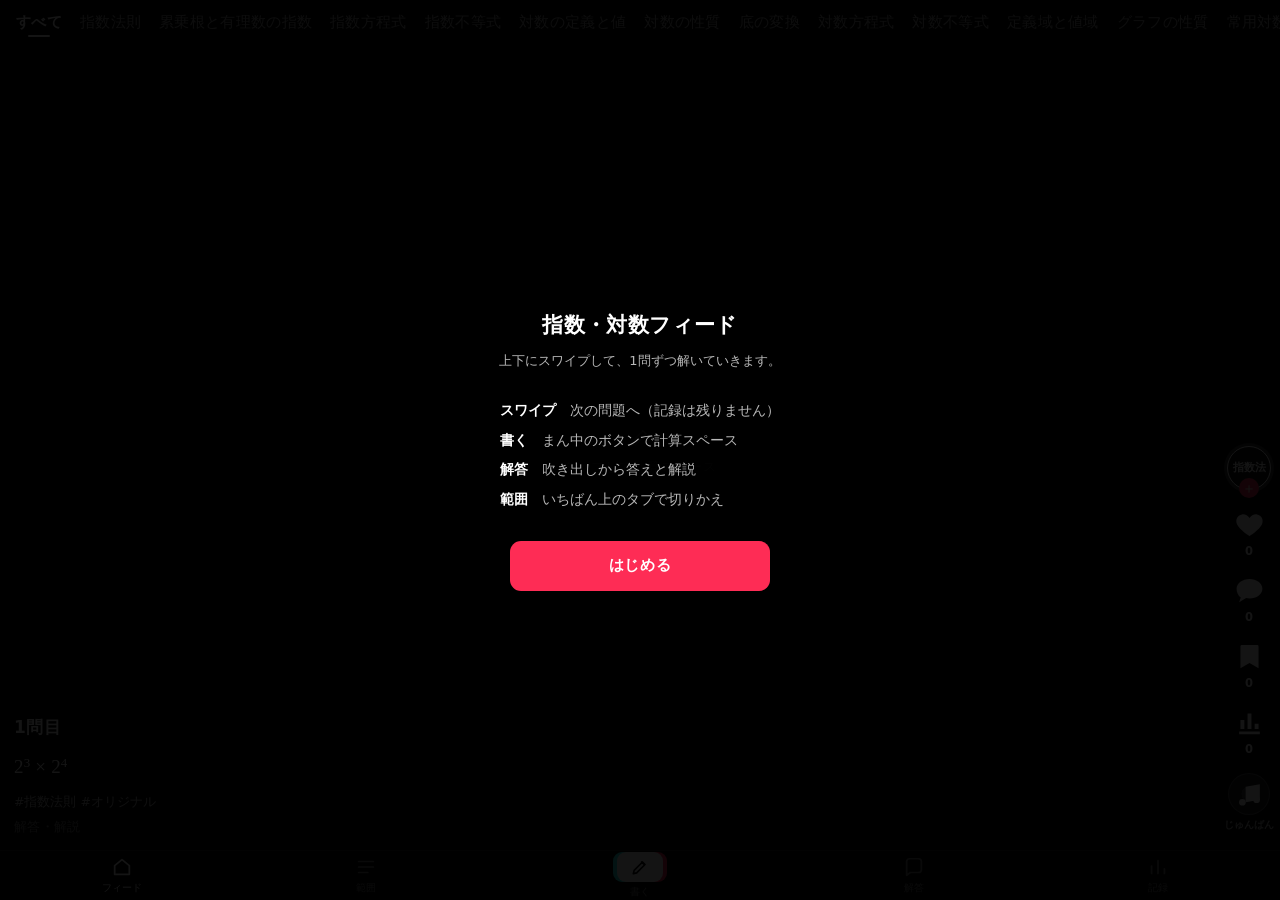
==== commit 7fa537a2: "書くのを画面そのままにして、カードの表示を減らした ・書くボタンは別画面に移らず、いまのカードの上に重ねて書く。   問題文も右のアイコン列もタブも出たまま。書いたものは   書き終わったあともカード" ====
--- a/feed/index.html
+++ b/feed/index.html
@@ -27,6 +27,7 @@
   --safeB:env(safe-area-inset-bottom,0px);
   --navH:50px;
   --topH:44px;
+  --toolH:54px;
 }
 *{box-sizing:border-box; -webkit-tap-highlight-color:transparent}
 html,body{height:100%; margin:0; overflow:hidden; background:var(--bg)}
@@ -87,8 +88,7 @@
 /* ---------- 左下（TikTok の アカウント名＋動画タイトル の場所） ---------- */
 .meta{position:relative; z-index:2; padding:0 78px 0 14px; max-width:100%}
 /* 何問目か */
-.who{font-size:17px; font-weight:700; letter-spacing:.02em; display:flex; align-items:baseline; gap:8px}
-.who .sub{font-size:12px; font-weight:400; color:var(--t3)}
+.who{font-size:17px; font-weight:700; letter-spacing:.02em}
 /* 問題文 */
 .cap{
   margin-top:9px; font-size:19px; line-height:1.85; color:var(--t1);
@@ -101,12 +101,6 @@
 .lnks{margin-top:8px; display:flex; gap:16px; align-items:center}
 .lnk{font-size:12.5px; color:var(--t3); letter-spacing:.02em}
 .lnk:active{color:var(--t1)}
-.hintbox{margin-top:8px; font-size:13px; color:var(--t2); line-height:1.8;
-         border-left:2px solid var(--line); padding-left:10px}
-/* いちばん下の「♫ …」の行 */
-.music{margin-top:12px; display:flex; align-items:center; gap:7px; font-size:12.5px; color:var(--t2); overflow:hidden}
-.music svg{width:14px; height:14px; flex:none; fill:currentColor}
-.music span{white-space:nowrap; overflow:hidden; text-overflow:ellipsis}
 
 /* 動画が映っている場所。ここをタップすると計算スペースが開く。 */
 .void{
@@ -222,7 +216,7 @@
   position:absolute; inset:0; z-index:2; background:#fff; border-radius:9px;
   display:flex; align-items:center; justify-content:center;
 }
-.penbtn svg{width:20px; height:20px; stroke:#000; stroke-width:2; fill:none}
+.nb .penbtn svg{width:20px; height:20px; stroke:#000; stroke-width:2; fill:none}
 .nb.pen span{color:var(--t3)}
 
 /* =======================================================================
@@ -361,23 +355,37 @@
 .note{font-size:11px; color:var(--t3); line-height:1.8; margin-top:10px}
 
 /* =======================================================================
-   書くモード
-   ======================================================================= */
-#write{position:fixed; inset:0; z-index:7; background:#0e0e10; display:flex; flex-direction:column}
-#wq{
-  flex:none; padding:calc(var(--safeT) + 10px) 14px 10px; font-size:14.5px; line-height:1.9; color:var(--t1);
-  border-bottom:1px solid var(--line); max-height:34dvh; overflow-y:auto;
-}
-#wq .g{display:block; margin-top:4px; font-size:12px; color:var(--t3)}
-.padwrap{flex:1; position:relative; min-height:0; background:#17171a}
+   計算スペース
+
+   別の画面には移らない。問題も右のアイコン列も出したまま、
+   その上に透明なキャンバスを1枚だけ重ねて書く。
+   書いたものは書き終えたあとも残るので、カードを見れば計算が見える。
+   ======================================================================= */
+#padLayer{
+  position:fixed; left:0; right:0; top:0; z-index:3;
+  bottom:calc(var(--navH) + var(--safeB));
+  pointer-events:none;                 /* 書くモードのときだけ受け取る */
+}
+body.writing #padLayer{pointer-events:auto}
 #pad{position:absolute; inset:0; width:100%; height:100%; touch-action:none; display:block}
 #padHint{
   position:absolute; inset:0; display:flex; align-items:center; justify-content:center;
   color:rgba(255,255,255,.22); font-size:13px; pointer-events:none; transition:opacity .2s; letter-spacing:.06em;
-}
+  opacity:0;
+}
+/* 書いている間は、問題文と右の列を道具の列のぶんだけ持ち上げる */
+.card,.rail{transition:padding-bottom .18s, bottom .18s}
+body.writing .card{padding-bottom:calc(var(--navH) + var(--safeB) + var(--toolH) + 14px)}
+body.writing .rail{bottom:calc(var(--navH) + var(--safeB) + var(--toolH) + 18px)}
+body.writing .void,
+body.knows-write .void{opacity:0}
 #tools{
-  flex:none; display:flex; align-items:center; gap:4px; padding:8px 8px calc(8px + var(--safeB));
-  background:#000; border-top:1px solid rgba(255,255,255,.08);
+  position:fixed; left:0; right:0; z-index:5;
+  bottom:calc(var(--navH) + var(--safeB));
+  height:var(--toolH);
+  display:flex; align-items:center; gap:4px; padding:0 8px;
+  background:rgba(0,0,0,.86); backdrop-filter:blur(6px);
+  border-top:1px solid rgba(255,255,255,.08);
 }
 .tb{
   height:38px; min-width:36px; padding:0 7px; border-radius:9px; background:#1e1e21; color:var(--t2);
@@ -438,14 +446,12 @@
   </button>
 </nav>
 
-<!-- 書くモード -->
-<div id="write" class="hide">
-  <div id="wq" class="mq"></div>
-  <div class="padwrap">
-    <canvas id="pad"></canvas>
-    <div id="padHint">ここに計算を書けます</div>
-  </div>
-  <div id="tools">
+<!-- 計算スペース（画面はそのまま、上に重ねて書く） -->
+<div id="padLayer">
+  <canvas id="pad"></canvas>
+  <div id="padHint">ここに計算を書けます</div>
+</div>
+<div id="tools" class="hide">
     <button class="tb on" id="tPen" aria-label="ペン"><svg viewBox="0 0 24 24"><path d="M4 20l4-1 10-10-3-3L5 16z"/><path d="M14 6l3 3"/></svg></button>
     <div class="seg" id="penSeg">
       <button data-w="1.6"><i style="height:2px"></i></button>
@@ -456,8 +462,7 @@
     <button class="tb" id="tUndo" aria-label="戻す"><svg viewBox="0 0 24 24"><path d="M9 5L4 10l5 5"/><path d="M4 10h9a6 6 0 010 12h-3"/></svg></button>
     <button class="tb" id="tRedo" aria-label="やり直す"><svg viewBox="0 0 24 24"><path d="M15 5l5 5-5 5"/><path d="M20 10h-9a6 6 0 000 12h3"/></svg></button>
     <button class="tb" id="tClr" aria-label="全部消す"><svg viewBox="0 0 24 24"><path d="M4 7h16"/><path d="M9 7V4h6v3"/><path d="M6 7l1 13h10l1-13"/></svg></button>
-    <button class="tb done" id="tDone">とじる</button>
-  </div>
+  <button class="tb done" id="tDone">書き終わり</button>
 </div>
 
 <div id="back"></div>
@@ -781,17 +786,11 @@
       '<span class="n">'+(SHUF?'ランダム':'じゅんばん')+'</span></button>'+
   '</div>'+
   '<div class="meta">'+
-    '<div class="who">'+n+'問目<span class="sub">'+esc(shortName(t))+'</span></div>'+
+    '<div class="who">'+n+'問目</div>'+
     '<div class="cap mq">'+fmt(q.q)+'</div>'+
     (q.g ? '<div class="given">ただし <b>'+fmt(q.g)+'</b></div>' : '')+
     '<div class="tags">#'+esc(shortName(t).replace(/\s/g,''))+' #'+(q.topic.indexOf('tb-')===0?'教科書':'オリジナル')+(q.self?' #証明':'')+'</div>'+
-    '<div class="lnks">'+
-      (q.h ? '<button class="lnk" data-a="hint">ヒントを見る</button>' : '')+
-      '<button class="lnk" data-a="answer">解答・解説</button>'+
-    '</div>'+
-    '<div class="hintbox hide"></div>'+
-    '<div class="music"><svg viewBox="0 0 24 24"><path d="M9 18V6l11-2v12"/><circle cx="6.5" cy="18" r="2.6"/><circle cx="17.5" cy="16" r="2.6"/></svg>'+
-      '<span>'+esc(t.name)+' ・ 全'+list.length+'問 ・ '+esc(t.desc)+'</span></div>'+
+    '<div class="lnks"><button class="lnk" data-a="reveal">解答・解説</button></div>'+
   '</div>';
 }
 
@@ -821,7 +820,6 @@
   CUR = i;
   addCards(i + 6);                 /* 先の分をすこし作っておく */
   usePad(queue[i] ? queue[i].id : 'x');
-  if(!$('write').classList.contains('hide')) paintWQ();
 }
 
 function rebuild(){
@@ -833,6 +831,7 @@
   CUR = 0;
   for(const k in answered) delete answered[k];
   resetPadStore();
+  setWrite(false);
   if(!pool.length){
     const el = document.createElement('section');
     el.className = 'card';
@@ -914,7 +913,7 @@
 /* =======================================================================
    シート
    ======================================================================= */
-function openSheet(el){ $('back').classList.add('on'); el.classList.add('on'); }
+function openSheet(el){ setWrite(false); $('back').classList.add('on'); el.classList.add('on'); }
 function closeSheets(){
   $('back').classList.remove('on');
   ['ansSheet','scopeSheet','statSheet'].forEach(id=>{
@@ -1266,15 +1265,17 @@
   armBtns(bt);
 }
 
-/* 答えだけ見る（記録に残さない＝スキップ扱い） */
+/* 答えを見る。自分では解いていないので不正解として記録する。
+   （答えずにスクロールで送ったぶんは、いままでどおり記録に残らない） */
 function reveal(){
   const q = curQ();
   if(!q) return;
+  if(answered[CUR]){ openAnswer(); return; }   /* もう答えている問題はその結果を出す */
   $('ansQ').innerHTML = fmt(q.q) + (q.g ? '<span class="g">ただし '+fmt(q.g)+'</span>' : '');
   openSheet($('ansSheet'));
   if(q.self){ showSelf(q, false); return; }
-  score(q, null);
-  showResult(q, null, IV, false);
+  score(q, false);
+  showResult(q, false, '', true);
 }
 
 /* =======================================================================
@@ -1343,7 +1344,7 @@
   ctx.drawImage(buf,0,0);
   if(cur) inkStroke(ctx, cur);
   const n = strokes.length + (cur?1:0);
-  $('padHint').style.opacity = n ? 0 : 1;
+  $('padHint').style.opacity = (n || !writing) ? 0 : 1;
   $('tUndo').disabled = strokes.length===0;
   $('tRedo').disabled = redoStack.length===0;
 }
@@ -1413,7 +1414,7 @@
   strokes = padStore[key].s;
   redoStack = padStore[key].r;
   cur = null;
-  if(!$('write').classList.contains('hide')) bake();
+  bake();
 }
 function resetPadStore(){
   for(const k in padStore) delete padStore[k];
@@ -1430,25 +1431,21 @@
 $('tUndo').addEventListener('click', undo);
 $('tRedo').addEventListener('click', redo);
 $('tClr').addEventListener('click', ()=>{ clearPad(); buzz(10); });
-$('tDone').addEventListener('click', closeWrite);
-
-function paintWQ(){
+$('tDone').addEventListener('click', ()=>setWrite(false));
+
+/* 画面はそのまま。キャンバスが指を受け取るかどうかだけを切り替える。 */
+let writing = false;
+function setWrite(on){
   const q = curQ();
-  if(!q) return;
-  $('wq').innerHTML = '<b style="font-family:inherit;font-size:12px;color:var(--t3);display:block;margin-bottom:5px;font-weight:400">'+
-                      (CUR+1)+'問目</b>' + fmt(q.q) + (q.g ? '<span class="g">ただし '+fmt(q.g)+'</span>' : '');
-}
-function openWrite(){
-  if(!curQ()) return;
-  paintWQ();
-  $('write').classList.remove('hide');
-  usePad(curQ().id);
-  requestAnimationFrame(()=>{ setupPad(); });
-  syncNav('write');
-}
-function closeWrite(){
-  $('write').classList.add('hide');
-  syncNav('home');
+  if(on && !q) return;
+  writing = on;
+  document.body.classList.toggle('writing', on);
+  if(on) document.body.classList.add('knows-write');
+  $('tools').classList.toggle('hide', !on);
+  syncNav(on ? 'write' : 'home');
+  if(on) usePad(q.id);
+  requestAnimationFrame(setupPad);
+  paint();
 }
 
 let rzT = null, lastW = innerWidth, lastH = innerHeight;
@@ -1456,7 +1453,7 @@
   if(innerWidth===lastW && innerHeight===lastH) return;
   lastW = innerWidth; lastH = innerHeight;
   clearTimeout(rzT);
-  rzT = setTimeout(()=>{ if(!$('write').classList.contains('hide')) setupPad(); }, 140);
+  rzT = setTimeout(setupPad, 140);
 });
 function buzz(ms){ try{ if(navigator.vibrate) navigator.vibrate(ms); }catch(e){} }
 
@@ -1583,18 +1580,10 @@
 function act(a){
   const q = curQ();
   if(a==='answer'){ openAnswer(); }
-  else if(a==='write'){ openWrite(); }
+  else if(a==='reveal'){ reveal(); }
+  else if(a==='write'){ setWrite(!writing); }
   else if(a==='scope'){ renderScope(); openSheet($('scopeSheet')); }
   else if(a==='stats'){ renderStats(); openSheet($('statSheet')); }
-  else if(a==='hint'){
-    const card = feed.querySelector('.card[data-i="'+CUR+'"]');
-    if(!card || !q) return;
-    const box = card.querySelector('.hintbox');
-    const on = box.classList.toggle('hide');
-    box.innerHTML = 'ヒント　'+esc(q.h||'');
-    const lk = card.querySelector('[data-a="hint"]');
-    if(lk) lk.textContent = on ? 'ヒントを見る' : 'ヒントを隠す';
-  }
   else if(a==='fav'){
     if(!q) return;
     if(FAV[q.id]) delete FAV[q.id]; else FAV[q.id] = 1;
@@ -1619,7 +1608,7 @@
     buzz(8);
   }
   else if(a==='home'){
-    closeWrite();
+    setWrite(false);
     closeSheets();
   }
 }
@@ -1640,6 +1629,7 @@
    ======================================================================= */
 buildTabs();
 rebuild();
+requestAnimationFrame(setupPad);
 
 /* 案内は初回だけ */
 let seen = false;
